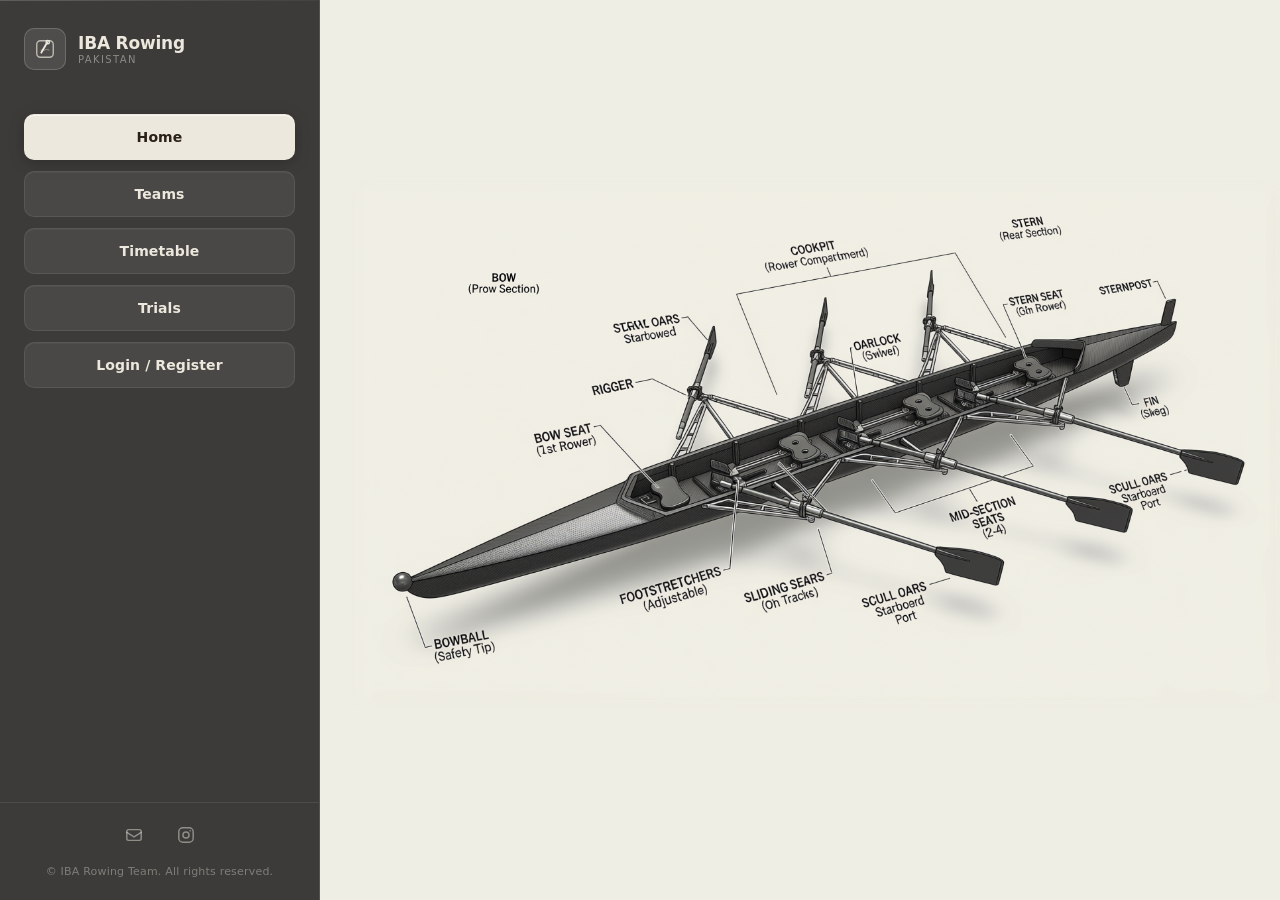
==== templates/index.html @ b1855be2 "Added proper structure to run application using flask, configured multiple test values to test Teams" ====
<!DOCTYPE html>
<html lang="en">
<head>
    <meta charset="UTF-8">
    <meta name="viewport" content="width=device-width, initial-scale=1.0">
    <title>IBA Rowing - Team Management</title>
    <link rel="stylesheet" href="../static/style.css">
</head>
<body>
    <div class="container">
        <aside class="sidebar">
            <div class="sidebar-top-sheen"></div>
            <div class="sidebar-scroll">
                <div class="logo-section">
                    <div class="logo-box">
                        <svg width="22" height="22" viewBox="0 0 24 24" fill="none">
                            <rect x="3" y="3" width="18" height="18" rx="4" stroke="rgba(237,232,222,0.7)" stroke-width="1.5"/>
                            <path d="M8 16 C9.5 13 11 11 12 9 C13 7 13.5 6 14.5 5" stroke="#EDE8DE" stroke-width="2" stroke-linecap="round"/>
                            <circle cx="15" cy="4.5" r="1.8" stroke="#EDE8DE" stroke-width="1.5" fill="none"/>
                            <path d="M7.5 13 Q10 14 12 13 Q14 12 16.5 13" stroke="rgba(237,232,222,0.38)" stroke-width="1.1" stroke-linecap="round" fill="none"/>
                        </svg>
                    </div>
                    <div class="logo-text">
                        <div class="logo-main">IBA Rowing</div>
                        <div class="logo-sub">Pakistan</div>
                    </div>
                </div>
                <nav class="navbar">
                    <button class="nav-btn active" data-view="home">Home</button>
                    <button class="nav-btn" data-view="teams">Teams</button>
                    <button class="nav-btn" data-view="timetable">Timetable</button>
                    <button class="nav-btn" data-view="trials">Trials</button>
                    <button class="nav-btn" data-view="login">Login / Register</button>
                </nav>
            </div>
            <footer class="sidebar-footer">
                <div class="footer-icons">
                    <a href="mailto:ibarowing@gmail.com" class="footer-icon" aria-label="IBA Rowing Email" title="IBA Rowing Email">
                        <svg width="18" height="18" viewBox="0 0 20 20" fill="none">
                            <rect x="2" y="4" width="16" height="12" rx="2" stroke="currentColor" stroke-width="1.6"/>
                            <path d="M2 7l8 5 8-5" stroke="currentColor" stroke-width="1.6" stroke-linecap="round"/>
                        </svg>
                    </a>
                    <a href="https://instagram.com/ibarowing" class="footer-icon" aria-label="IBA Rowing on Instagram" title="IBA Rowing on Instagram" target="_blank" rel="noopener noreferrer">
                        <svg width="18" height="18" viewBox="0 0 20 20" fill="none">
                            <rect x="2" y="2" width="16" height="16" rx="4.5" stroke="currentColor" stroke-width="1.6"/>
                            <circle cx="10" cy="10" r="3.4" stroke="currentColor" stroke-width="1.6"/>
                            <circle cx="14.6" cy="5.4" r="0.85" fill="currentColor"/>
                        </svg>
                    </a>
                </div>
                <p class="footer-copyright">© IBA Rowing Team. All rights reserved.</p>
            </footer>
        </aside>

        <main class="right-panel">
            <img src="../static/imports/iso_boat2.png" alt="" class="boat-background">
            <img src="../static/imports/iso_boat2.png" alt="Completed Sculling Shell (5x+) technical diagram" class="boat-normal">

            <div class="view home-view active">
            </div>

            <div class="view teams-view">
                <div class="view-content">
                    <h2 class="view-title">Team Members</h2>
                    <div class="view-blur-overlay"></div>
                    <div class="members-table-container">
                        <table class="members-table">
                            <thead>
                                <tr>
                                    <th>ERP ID</th>
                                    <th>First Name</th>
                                    <th>Last Name</th>
                                    <th>Status</th>
                                </tr>
                            </thead>
                            <tbody id="team-members-body">
                            </tbody>
                        </table>
                    </div>
                </div>
            </div>

            <div class="view timetable-view">
                <div class="view-content">
                    <h2 class="view-title">Race Schedule</h2>
                    <div class="view-blur-overlay"></div>
                </div>
            </div>

            <div class="view trials-view">
                <div class="view-content">
                    <h2 class="view-title">Trials</h2>
                    <div class="view-blur-overlay"></div>
                </div>
            </div>

            <div class="view login-view">
                <div class="view-content">
                    <h2 class="view-title">Login / Register</h2>
                    <div class="view-blur-overlay"></div>
                </div>
            </div>
        </main>
    </div>

    <script src="../static/script.js"></script>
</body>
</html>
---- static/style.css ----
/* Global Styles */

* {
    margin: 0;
    padding: 0;
    box-sizing: border-box;
}

html, body {
    width: 100%;
    height: 100%;
    overflow: hidden;
}

body {
    font-family: 'Inter', system-ui, sans-serif;
    background: #EDE8DE;
}

/* Main Container LAYOUT */

.container {
    display: flex;
    width: 100vw;
    height: 100vh;
    overflow: hidden;
}

/* STATIC Left Sidebar */

.sidebar {
    width: 25%;
    height: 100vh;
    flex-shrink: 0;
    display: flex;
    flex-direction: column;
    position: relative;
    background: rgba(42, 41, 41, 0.9);
    backdrop-filter: blur(18px) saturate(130%);
    -webkit-backdrop-filter: blur(18px) saturate(130%);
    border-right: 1px solid rgba(237, 232, 222, 0.13);
    box-shadow: 4px 0 32px rgba(0, 0, 0, 0.22);
}

.sidebar-top-sheen {
    position: absolute;
    top: 0;
    left: 0;
    right: 0;
    height: 1px;
    background: linear-gradient(90deg, rgba(237, 232, 222, 0.20) 0%, rgba(237, 232, 222, 0.04) 100%);
    pointer-events: none;
}

.sidebar-scroll {
    flex: 1;
    overflow-y: auto;
    overflow-x: hidden;
    padding: 28px 24px 16px;
    scrollbar-width: none;
}

.sidebar-scroll::-webkit-scrollbar {
    display: none;
}

/* Logo Section */

.logo-section {
    display: flex;
    align-items: center;
    gap: 12px;
    margin-bottom: 44px;
}

.logo-box {
    width: 42px;
    height: 42px;
    border-radius: 10px;
    background: rgba(237, 232, 222, 0.10);
    border: 1px solid rgba(237, 232, 222, 0.20);
    display: flex;
    align-items: center;
    justify-content: center;
    flex-shrink: 0;
}

.logo-text {
    display: flex;
    flex-direction: column;
}

.logo-main {
    font-size: 17px;
    font-weight: 700;
    color: #EDE8DE;
    letter-spacing: -0.2px;
    line-height: 1.2;
}

.logo-sub {
    font-size: 10px;
    color: rgba(237, 232, 222, 0.45);
    letter-spacing: 1.4px;
    text-transform: uppercase;
    font-weight: 500;
    margin-top: 1px;
}

/* Navigation */

.navbar {
    display: flex;
    flex-direction: column;
    gap: 11px;
}

.nav-btn {
    width: 100%;
    padding: 14px 22px;
    border-radius: 10px;
    font-size: 14px;
    font-weight: 600;
    font-family: 'Inter', system-ui, sans-serif;
    text-align: center;
    cursor: pointer;
    letter-spacing: 0.1px;
    border: 1px solid rgba(237, 232, 222, 0.09);
    background: rgba(237, 232, 222, 0.07);
    color: #EDE8DE;
    box-shadow: inset 0 1px 0 rgba(237, 232, 222, 0.05);
    transition: background 150ms ease, box-shadow 150ms ease, border-color 150ms ease, color 150ms ease, transform 100ms ease;
}

.nav-btn:hover:not(.active) {
    background: rgba(237, 232, 222, 0.13);
    border-color: rgba(237, 232, 222, 0.18);
    box-shadow: 0 2px 10px rgba(0, 0, 0, 0.12), inset 0 1px 0 rgba(237, 232, 222, 0.10);
}

.nav-btn:active:not(.active) {
    background: rgba(237, 232, 222, 0.22);
    border-color: rgba(237, 232, 222, 0.28);
    box-shadow: 0 0 0 3px rgba(237, 232, 222, 0.10), inset 0 2px 6px rgba(0, 0, 0, 0.18);
    transform: scale(0.97);
}

.nav-btn.active {
    background: #EDE8DE;
    color: #2A2118;
    border-color: rgba(237, 232, 222, 0.50);
    box-shadow: 0 3px 16px rgba(0, 0, 0, 0.22), inset 0 1px 0 rgba(255, 255, 255, 0.60);
}

.nav-btn.active:hover {
    background: #EDE8DE;
    box-shadow: 0 3px 16px rgba(0, 0, 0, 0.22), inset 0 1px 0 rgba(255, 255, 255, 0.60);
}
/* Footer */

.sidebar-footer {
    flex-shrink: 0;
    padding: 14px 24px 22px;
    border-top: 1px solid rgba(237, 232, 222, 0.09);
    display: flex;
    flex-direction: column;
    align-items: center;
    gap: 12px;
}

.footer-icons {
    display: flex;
    gap: 16px;
}

.footer-icon {
    display: flex;
    align-items: center;
    justify-content: center;
    width: 36px;
    height: 36px;
    border-radius: 8px;
    color: rgba(237, 232, 222, 0.48);
    background: transparent;
    border: 1px solid transparent;
    text-decoration: none;
    transform: scale(1);
    box-shadow: none;
    transition: all 150ms ease;
}

.footer-icon:hover {
    color: #EDE8DE;
    background: rgba(237, 232, 222, 0.12);
    border: 1px solid rgba(237, 232, 222, 0.22);
    transform: scale(1.1);
    box-shadow: 0 0 12px rgba(237, 232, 222, 0.08);
}

.footer-copyright {
    font-size: 11px;
    color: rgba(237, 232, 222, 0.38);
    font-weight: 400;
    letter-spacing: 0.2px;
    margin: 0;
}

/* Right Panel*/

.right-panel {
    flex: 1;
    height: 100vh;
    background-color: #efeee4;
    display: flex;
    align-items: center;
    justify-content: center;
    overflow: hidden;
    position: relative;
}

/* Boat Background */

.boat-background {
    position: absolute;
    width: 95%;
    height: 100%;
    object-fit: contain;
    object-position: center;
    display: block;
    margin-left: 4%;
    margin-bottom: 1%;
    filter: blur(6px);
    z-index: 1;
}

.boat-normal {
    position: absolute;
    width: 95%;
    height: 100%;
    object-fit: contain;
    object-position: center;
    display: block;
    margin-left: 4%;
    margin-bottom: 1%;
    z-index: 2;
}

/* General Views */

.view {
    display: none;
    width: 100%;
    height: 100%;
    position: absolute;
    top: 0;
    left: 0;
    align-items: center;
    justify-content: center;
    z-index: 3;
}

.view.active {
    display: flex;
    animation: viewEnter 300ms ease-out;
}

@keyframes viewEnter {
    from {
        opacity: 0;
        transform: translateY(10px);
    }
    to {
        opacity: 1;
        transform: translateY(0);
    }
}
/* Home View */

.home-view {
    background: transparent;
}

/* TEAMS VIEW */

.members-table-container {
    width: 100%;
    max-height: 500px;
    overflow-y: auto;
    overflow-x: hidden;
    position: relative;
    z-index: 2;
    border: 1px solid rgba(237, 232, 222, 0.13);
    border-radius: 10px;
    background: rgba(42, 41, 41, 0.9);
    backdrop-filter: blur(18px) saturate(130%);
    -webkit-backdrop-filter: blur(18px) saturate(130%);
    box-shadow: 4px 0 32px rgba(0, 0, 0, 0.22);
    overscroll-behavior: none;
}

.members-table {
    width: 100%;
    border-collapse: collapse;
    font-size: 14px;
    position: relative;
    z-index: 2;
}

.members-table th {
    background: rgba(42, 41, 41, 0.9);
    color: #EDE8DE;
    padding: 12px;
    text-align: left;
    font-weight: 600;
    border: 1px solid rgba(237, 232, 222, 0.13);
}

.members-table td {
    background: #ede8de;
    color: #2A2118;
    padding: 12px;
    border: 1px solid #d0d0d0;
}

.members-table tr:hover td {
    background: #f5f5f5;
}

/* Other Views */

.teams-view,
.timetable-view,
.trials-view,
.login-view {
    background: transparent;
}

.view-content {
    position: relative;
    width: 90%;
    max-width: 900px;
    max-height: 85%;
    background: #ede8de;
    border-radius: 16px;
    padding: 40px;
    box-shadow: 0 8px 32px rgba(0, 0, 0, 0.2);
    overflow-y: auto;
    z-index: 10;
    backdrop-filter: blur(0px);
    overflow: hidden
}

.view-blur-overlay {
    position: absolute;
    top: 0;
    left: 0;
    right: 0;
    bottom: 0;
    background: rgba(0, 0, 0, 0.03);
    backdrop-filter: blur(6px) saturate(110%);
    -webkit-backdrop-filter: blur(6px) saturate(110%);
    pointer-events: none;
    z-index: 1;
    border-radius: 16px;
}

/* View Content */

.view-title {
    font-size: 28px;
    font-weight: 700;
    color: #2A2118;
    margin-bottom: 24px;
    position: relative;
    z-index: 2;
}

/* Responsive Design */

@media (max-width: 768px) {
    .container {
        flex-direction: column;
    }

    .sidebar {
        width: 100%;
        height: 50vh;
    }

    .right-panel {
        width: 100%;
        height: 50vh;
    }

    .view-content {
        width: 95%;
        max-width: none;
        padding: 24px;
    }
}

@media (max-width: 480px) {
    .logo-main {
        font-size: 14px;
    }

    .logo-sub {
        font-size: 9px;
    }

    .nav-btn {
        padding: 12px 16px;
        font-size: 13px;
    }

    .sidebar-scroll {
        padding: 20px 16px 12px;
    }

    .logo-section {
        margin-bottom: 32px;
    }

    .navbar {
        gap: 8px;
    }

    .view-title {
        font-size: 20px;
    }

    .view-content {
        padding: 16px;
    }
}
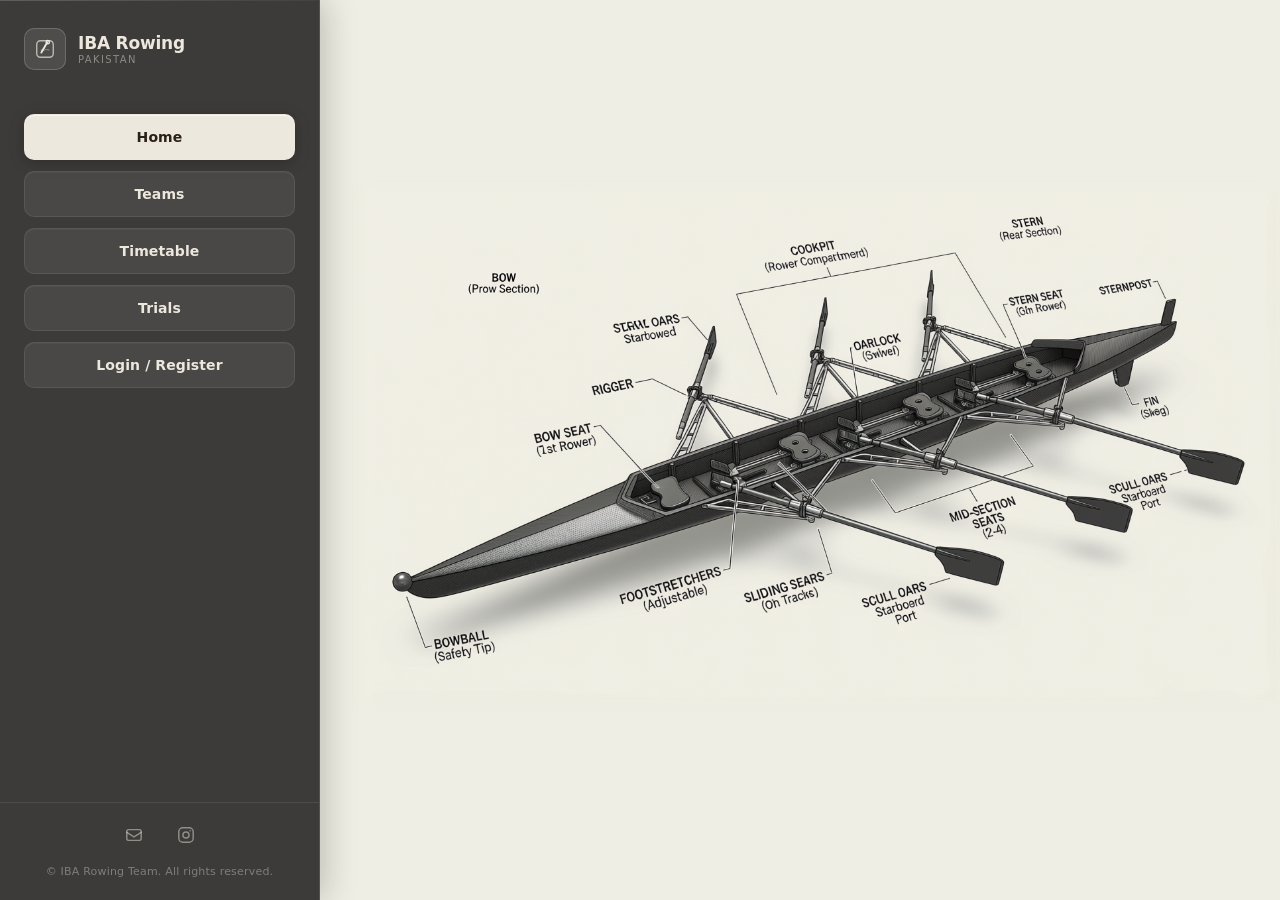
==== commit c6cedfc3: "Fixed login box not being part of the right-panel" ====
--- a/templates/index.html
+++ b/templates/index.html
@@ -4,12 +4,21 @@
     <meta charset="UTF-8">
     <meta name="viewport" content="width=device-width, initial-scale=1.0">
     <title>IBA Rowing - Team Management</title>
-    <link rel="stylesheet" href="../static/style.css">
+    <link rel="stylesheet" href="../static/css/base.css">
+    <link rel="stylesheet" href="../static/css/layout.css">
+    <link rel="stylesheet" href="../static/css/sidebar.css">
+    <link rel="stylesheet" href="../static/css/views.css">
+    <link rel="stylesheet" href="../static/css/timetable.css">
+    <link rel="stylesheet" href="../static/css/teams.css">
+    <link rel="stylesheet" href="../static/css/trials.css">
+    <link rel="stylesheet" href="../static/css/responsive.css">
+    <link rel="stylesheet" href="../static/css/login.css">
 </head>
 <body>
     <div class="container">
         <aside class="sidebar">
             <div class="sidebar-top-sheen"></div>
+
             <div class="sidebar-scroll">
                 <div class="logo-section">
                     <div class="logo-box">
@@ -20,11 +29,13 @@
                             <path d="M7.5 13 Q10 14 12 13 Q14 12 16.5 13" stroke="rgba(237,232,222,0.38)" stroke-width="1.1" stroke-linecap="round" fill="none"/>
                         </svg>
                     </div>
+
                     <div class="logo-text">
                         <div class="logo-main">IBA Rowing</div>
                         <div class="logo-sub">Pakistan</div>
                     </div>
                 </div>
+
                 <nav class="navbar">
                     <button class="nav-btn active" data-view="home">Home</button>
                     <button class="nav-btn" data-view="teams">Teams</button>
@@ -33,6 +44,7 @@
                     <button class="nav-btn" data-view="login">Login / Register</button>
                 </nav>
             </div>
+
             <footer class="sidebar-footer">
                 <div class="footer-icons">
                     <a href="mailto:ibarowing@gmail.com" class="footer-icon" aria-label="IBA Rowing Email" title="IBA Rowing Email">
@@ -41,6 +53,7 @@
                             <path d="M2 7l8 5 8-5" stroke="currentColor" stroke-width="1.6" stroke-linecap="round"/>
                         </svg>
                     </a>
+
                     <a href="https://instagram.com/ibarowing" class="footer-icon" aria-label="IBA Rowing on Instagram" title="IBA Rowing on Instagram" target="_blank" rel="noopener noreferrer">
                         <svg width="18" height="18" viewBox="0 0 20 20" fill="none">
                             <rect x="2" y="2" width="16" height="16" rx="4.5" stroke="currentColor" stroke-width="1.6"/>
@@ -49,6 +62,7 @@
                         </svg>
                     </a>
                 </div>
+
                 <p class="footer-copyright">© IBA Rowing Team. All rights reserved.</p>
             </footer>
         </aside>
@@ -57,13 +71,17 @@
             <img src="../static/imports/iso_boat2.png" alt="" class="boat-background">
             <img src="../static/imports/iso_boat2.png" alt="Completed Sculling Shell (5x+) technical diagram" class="boat-normal">
 
+            <!-- Home -->
             <div class="view home-view active">
             </div>
 
+            <!-- Teams -->
             <div class="view teams-view">
                 <div class="view-content">
                     <h2 class="view-title">Team Members</h2>
+
                     <div class="view-blur-overlay"></div>
+
                     <div class="members-table-container">
                         <table class="members-table">
                             <thead>
@@ -74,6 +92,7 @@
                                     <th>Status</th>
                                 </tr>
                             </thead>
+
                             <tbody id="team-members-body">
                             </tbody>
                         </table>
@@ -81,29 +100,325 @@
                 </div>
             </div>
 
+            <!-- Timetable -->
             <div class="view timetable-view">
-                <div class="view-content">
-                    <h2 class="view-title">Race Schedule</h2>
+                <div class="view-content timetable-content">
                     <div class="view-blur-overlay"></div>
-                </div>
-            </div>
-
+
+                    <div class="calendar-header">
+                        <button class="calendar-nav" id="previous-month">&lt;</button>
+                        <h2 class="view-title" id="calendar-month">August 2026</h2>
+                        <button class="calendar-nav" id="next-month">&gt;</button>
+                    </div>
+
+                    <div class="calendar-weekdays">
+                        <div>MON</div>
+                        <div>TUE</div>
+                        <div>WED</div>
+                        <div>THU</div>
+                        <div>FRI</div>
+                        <div>SAT</div>
+                        <div>SUN</div>
+                    </div>
+
+                    <div class="calendar-grid" id="calendar-grid">
+                    </div>
+                </div>
+            </div>
+
+            <!-- Trials -->
             <div class="view trials-view">
-                <div class="view-content">
-                    <h2 class="view-title">Trials</h2>
+                <div class="view-content trials-content">
+                    <div class="trials-header">
+                        <h2 class="view-title">Upcoming Trials</h2>
+                    </div>
+
+                    <div class="trials-list">
+                        <div class="trial-info-container"></div>
+
+                        <div class="trial-registration-card">
+                            <div class="trial-registration-title">
+                                Register for Trial
+                            </div>
+
+                            <div class="trial-form">
+                                <div class="trial-input-box">
+                                    <label>ERP ID</label>
+                                    <input type="text" placeholder="Enter your ERP ID">
+                                </div>
+
+                                <div class="trial-form-row">
+                                    <div class="trial-input-box">
+                                        <label>First Name</label>
+                                        <input type="text" placeholder="Enter your first name">
+                                    </div>
+
+                                    <div class="trial-input-box">
+                                        <label>Last Name</label>
+                                        <input type="text" placeholder="Enter your last name">
+                                    </div>
+                                </div>
+
+                                <div class="trial-input-box">
+                                    <label>Phone Number</label>
+                                    <input type="tel" placeholder="Enter your phone number">
+                                </div>
+
+                                <button class="trial-confirm-button" type="button">
+                                    Register
+                                </button>
+                            </div>
+
+                            <div class="trial-success">
+                                <div class="trial-success-icon">
+                                    <svg viewBox="0 0 52 52">
+                                        <circle
+                                            class="trial-success-circle"
+                                            cx="26"
+                                            cy="26"
+                                            r="24">
+                                        </circle>
+
+                                        <path
+                                            class="trial-success-check"
+                                            d="M15 27 L22 34 L37 18">
+                                        </path>
+                                    </svg>
+                                </div>
+
+                                <div class="trial-success-title">
+                                    Registration Successful
+                                </div>
+
+                                <div class="trial-success-message">
+                                    You have been registered successfully.
+                                </div>
+                            </div>
+                        </div>
+                    </div>
+                </div>
+
+                <div class="view-blur-overlay"></div>
+            </div>
+
+            <!-- Login / Register -->
+            <div class="view login-view">
+                <div class="view-content login-content">
+
                     <div class="view-blur-overlay"></div>
-                </div>
-            </div>
-
-            <div class="view login-view">
-                <div class="view-content">
-                    <h2 class="view-title">Login / Register</h2>
-                    <div class="view-blur-overlay"></div>
-                </div>
-            </div>
+
+                    <div class="auth-container">
+
+                        <!-- Brand -->
+                        <div class="auth-brand">
+                            <div class="auth-logo">
+                                <svg width="24" height="24" viewBox="0 0 24 24" fill="none">
+                                    <rect
+                                        x="3"
+                                        y="3"
+                                        width="18"
+                                        height="18"
+                                        rx="4"
+                                        stroke="currentColor"
+                                        stroke-width="1.5"
+                                    />
+
+                                    <path
+                                        d="M8 16 C9.5 13 11 11 12 9 C13 7 13.5 6 14.5 5"
+                                        stroke="currentColor"
+                                        stroke-width="2"
+                                        stroke-linecap="round"
+                                    />
+
+                                    <circle
+                                        cx="15"
+                                        cy="4.5"
+                                        r="1.8"
+                                        stroke="currentColor"
+                                        stroke-width="1.5"
+                                        fill="none"
+                                    />
+                                </svg>
+                            </div>
+                        </div>
+
+                        <!-- Heading -->
+                        <div class="auth-heading">
+                            <h2>Welcome to IBA Rowing</h2>
+                            <p>Sign in to access your team account.</p>
+                        </div>
+
+                        <!-- Login / Register Toggle -->
+                        <div class="auth-toggle">
+                            <button
+                                class="auth-toggle-button active"
+                                type="button"
+                                data-auth="login"
+                            >
+                                Login
+                            </button>
+
+                            <button
+                                class="auth-toggle-button"
+                                type="button"
+                                data-auth="register"
+                            >
+                                Register
+                            </button>
+                        </div>
+
+                        <!-- Login Form -->
+                        <form class="auth-form" id="login-form">
+
+                            <div class="auth-input-box">
+                                <label for="login-erp">ERP ID</label>
+
+                                <input
+                                    id="login-erp"
+                                    type="text"
+                                    placeholder="Enter your ERP ID"
+                                    autocomplete="username"
+                                >
+                            </div>
+
+                            <div class="auth-input-box">
+                                <label for="login-password">Password</label>
+
+                                <input
+                                    id="login-password"
+                                    type="password"
+                                    placeholder="Enter your password"
+                                    autocomplete="current-password"
+                                >
+                            </div>
+
+                            <div class="auth-form-options">
+                                <label class="remember-option">
+                                    <input type="checkbox">
+                                    <span>Remember me</span>
+                                </label>
+
+                                <button
+                                    type="button"
+                                    class="forgot-password"
+                                >
+                                    Forgot password?
+                                </button>
+                            </div>
+
+                            <button
+                                class="auth-submit-button"
+                                type="submit"
+                            >
+                                Sign in
+                            </button>
+
+                        </form>
+
+                        <!-- Register Form -->
+                        <form class="auth-form hidden" id="register-form">
+
+                            <div class="auth-form-row">
+
+                                <div class="auth-input-box">
+                                    <label for="register-first-name">
+                                        First Name
+                                    </label>
+
+                                    <input
+                                        id="register-first-name"
+                                        type="text"
+                                        placeholder="First name"
+                                    >
+                                </div>
+
+                                <div class="auth-input-box">
+                                    <label for="register-last-name">
+                                        Last Name
+                                    </label>
+
+                                    <input
+                                        id="register-last-name"
+                                        type="text"
+                                        placeholder="Last name"
+                                    >
+                                </div>
+
+                            </div>
+
+                            <div class="auth-input-box">
+                                <label for="register-erp">ERP ID</label>
+
+                                <input
+                                    id="register-erp"
+                                    type="text"
+                                    placeholder="Enter your ERP ID"
+                                >
+                            </div>
+
+                            <div class="auth-input-box">
+                                <label for="register-phone">Phone Number</label>
+
+                                <input
+                                    id="register-phone"
+                                    type="tel"
+                                    placeholder="Enter your phone number"
+                                >
+                            </div>
+
+                            <div class="auth-input-box">
+                                <label for="register-password">Password</label>
+
+                                <input
+                                    id="register-password"
+                                    type="password"
+                                    placeholder="Create a password"
+                                    autocomplete="new-password"
+                                >
+                            </div>
+
+                            <button
+                                class="auth-submit-button"
+                                type="submit"
+                            >
+                                Create account
+                            </button>
+
+                        </form>
+
+                        <!-- Divider -->
+                        <div class="auth-divider">
+                            <span>OR</span>
+                        </div>
+
+                        <!-- External Login -->
+                        <button
+                            class="auth-provider-button"
+                            type="button"
+                        >
+                            <span class="provider-icon">G</span>
+                            Continue with Google
+                        </button>
+
+                        <!-- Footer -->
+                        <p class="auth-terms">
+                            By continuing, you agree to the IBA Rowing
+                            <span>Terms of Service</span> and
+                            <span>Privacy Policy</span>.
+                        </p>
+
+                    </div>
+                </div>
+            </div>
+
         </main>
     </div>
 
-    <script src="../static/script.js"></script>
+    <script src="../static/js/navigation.js"></script>
+    <script src="../static/js/teams.js"></script>
+    <script src="../static/js/timetable/calendar.js"></script>
+    <script src="../static/js/timetable/events.js"></script>
+    <script src="../static/js/timetable/calendar_animation.js"></script>
+    <script src="../static/js/trials.js"></script>
 </body>
 </html>
--- a/static/css/base.css
+++ b/static/css/base.css
@@ -0,0 +1,25 @@
+
+/* Global Styles */
+
+*,
+*::before,
+*::after {
+    box-sizing: border-box;
+}
+
+* {
+    margin: 0;
+    padding: 0;
+    box-sizing: border-box;
+}
+
+html, body {
+    width: 100%;
+    height: 100%;
+    overflow: hidden;
+}
+
+body {
+    font-family: 'Inter', system-ui, sans-serif;
+    background: #EDE8DE;
+}
--- a/static/css/layout.css
+++ b/static/css/layout.css
@@ -0,0 +1,50 @@
+
+/* Main Container Layout */
+
+.container {
+    display: flex;
+    width: 100vw;
+    height: 100vh;
+    overflow: hidden;
+}
+
+/* Right Panel */
+
+.right-panel {
+    flex: 1;
+    height: 100vh;
+    background-color: #efeee4;
+    display: flex;
+    align-items: center;
+    justify-content: center;
+    overflow: hidden;
+    position: relative;
+}
+
+/* Boat Background */
+
+.boat-background {
+    position: absolute;
+    width: 95%;
+    height: 100%;
+    object-fit: contain;
+    object-position: center;
+    display: block;
+    margin-left: 4%;
+    margin-bottom: 1%;
+    filter: blur(6px);
+    z-index: 1;
+}
+
+.boat-normal {
+    position: absolute;
+    width: 95%;
+    height: 100%;
+    object-fit: contain;
+    object-position: center;
+    display: block;
+    margin-left: 4%;
+    margin-bottom: 1%;
+    z-index: 2;
+}
+
--- a/static/css/sidebar.css
+++ b/static/css/sidebar.css
@@ -0,0 +1,200 @@
+
+/* Static Left Sidebar */
+
+.sidebar {
+    width: 25%;
+    height: 100vh;
+    flex-shrink: 0;
+    display: flex;
+    flex-direction: column;
+    position: relative;
+
+    z-index: 20;
+
+    background: rgba(42, 41, 41, 0.9);
+    backdrop-filter: blur(18px) saturate(130%);
+    -webkit-backdrop-filter: blur(18px) saturate(130%);
+    border-right: 1px solid rgba(237, 232, 222, 0.13);
+    box-shadow: 4px 0 32px rgba(0, 0, 0, 0.22);
+}
+
+.sidebar-top-sheen {
+    position: absolute;
+    top: 0;
+    left: 0;
+    right: 0;
+    height: 1px;
+    background: linear-gradient(
+        90deg,
+        rgba(237, 232, 222, 0.20) 0%,
+        rgba(237, 232, 222, 0.04) 100%
+    );
+    pointer-events: none;
+}
+
+.sidebar-scroll {
+    flex: 1;
+    overflow-y: auto;
+    overflow-x: hidden;
+    padding: 28px 24px 16px;
+    scrollbar-width: none;
+}
+
+.sidebar-scroll::-webkit-scrollbar {
+    display: none;
+}
+
+/* Logo Section */
+
+.logo-section {
+    display: flex;
+    align-items: center;
+    gap: 12px;
+    margin-bottom: 44px;
+}
+
+.logo-box {
+    width: 42px;
+    height: 42px;
+    border-radius: 10px;
+    background: rgba(237, 232, 222, 0.10);
+    border: 1px solid rgba(237, 232, 222, 0.20);
+    display: flex;
+    align-items: center;
+    justify-content: center;
+    flex-shrink: 0;
+}
+
+.logo-text {
+    display: flex;
+    flex-direction: column;
+}
+
+.logo-main {
+    font-size: 17px;
+    font-weight: 700;
+    color: #EDE8DE;
+    letter-spacing: -0.2px;
+    line-height: 1.2;
+}
+
+.logo-sub {
+    font-size: 10px;
+    color: rgba(237, 232, 222, 0.45);
+    letter-spacing: 1.4px;
+    text-transform: uppercase;
+    font-weight: 500;
+    margin-top: 1px;
+}
+
+/* Navigation */
+
+.navbar {
+    display: flex;
+    flex-direction: column;
+    gap: 11px;
+}
+
+.nav-btn {
+    width: 100%;
+    padding: 14px 22px;
+    border-radius: 10px;
+    font-size: 14px;
+    font-weight: 600;
+    font-family: 'Inter', system-ui, sans-serif;
+    text-align: center;
+    cursor: pointer;
+    letter-spacing: 0.1px;
+    border: 1px solid rgba(237, 232, 222, 0.09);
+    background: rgba(237, 232, 222, 0.07);
+    color: #EDE8DE;
+    box-shadow: inset 0 1px 0 rgba(237, 232, 222, 0.05);
+    transition:
+        background 150ms ease,
+        box-shadow 150ms ease,
+        border-color 150ms ease,
+        color 150ms ease,
+        transform 100ms ease;
+}
+
+.nav-btn:hover:not(.active) {
+    background: rgba(237, 232, 222, 0.13);
+    border-color: rgba(237, 232, 222, 0.18);
+    box-shadow:
+        0 2px 10px rgba(0, 0, 0, 0.12),
+        inset 0 1px 0 rgba(237, 232, 222, 0.10);
+}
+
+.nav-btn:active:not(.active) {
+    background: rgba(237, 232, 222, 0.22);
+    border-color: rgba(237, 232, 222, 0.28);
+    box-shadow:
+        0 0 0 3px rgba(237, 232, 222, 0.10),
+        inset 0 2px 6px rgba(0, 0, 0, 0.18);
+    transform: scale(0.97);
+}
+
+.nav-btn.active {
+    background: #EDE8DE;
+    color: #2A2118;
+    border-color: rgba(237, 232, 222, 0.50);
+    box-shadow:
+        0 3px 16px rgba(0, 0, 0, 0.22),
+        inset 0 1px 0 rgba(255, 255, 255, 0.60);
+}
+
+.nav-btn.active:hover {
+    background: #EDE8DE;
+    box-shadow:
+        0 3px 16px rgba(0, 0, 0, 0.22),
+        inset 0 1px 0 rgba(255, 255, 255, 0.60);
+}
+
+/* Footer */
+
+.sidebar-footer {
+    flex-shrink: 0;
+    padding: 14px 24px 22px;
+    border-top: 1px solid rgba(237, 232, 222, 0.09);
+    display: flex;
+    flex-direction: column;
+    align-items: center;
+    gap: 12px;
+}
+
+.footer-icons {
+    display: flex;
+    gap: 16px;
+}
+
+.footer-icon {
+    display: flex;
+    align-items: center;
+    justify-content: center;
+    width: 36px;
+    height: 36px;
+    border-radius: 8px;
+    color: rgba(237, 232, 222, 0.48);
+    background: transparent;
+    border: 1px solid transparent;
+    text-decoration: none;
+    transform: scale(1);
+    box-shadow: none;
+    transition: all 150ms ease;
+}
+
+.footer-icon:hover {
+    color: #EDE8DE;
+    background: rgba(237, 232, 222, 0.12);
+    border: 1px solid rgba(237, 232, 222, 0.22);
+    transform: scale(1.1);
+    box-shadow: 0 0 12px rgba(237, 232, 222, 0.08);
+}
+
+.footer-copyright {
+    font-size: 11px;
+    color: rgba(237, 232, 222, 0.38);
+    font-weight: 400;
+    letter-spacing: 0.2px;
+    margin: 0;
+}
--- a/static/css/views.css
+++ b/static/css/views.css
@@ -0,0 +1,88 @@
+
+/* General Views */
+
+.view {
+    display: none;
+    width: 100%;
+    height: 100%;
+    position: absolute;
+    top: 0;
+    left: 0;
+    align-items: center;
+    justify-content: center;
+    z-index: 3;
+}
+
+.view.active {
+    display: flex;
+    animation: viewEnter 300ms ease-out;
+}
+
+@keyframes viewEnter {
+    from {
+        opacity: 0;
+        transform: translateY(10px);
+    }
+
+    to {
+        opacity: 1;
+        transform: translateY(0);
+    }
+}
+
+/* Home View */
+
+.home-view {
+    background: transparent;
+}
+
+/* Other Views */
+
+.teams-view,
+.timetable-view,
+.trials-view,
+.login-view {
+    background: transparent;
+}
+
+/* View Content */
+
+.view-content {
+    position: relative;
+    width: 90%;
+    max-width: 900px;
+    max-height: 85%;
+    background: #ede8de;
+    border-radius: 16px;
+    padding: 40px;
+    box-shadow: 0 8px 32px rgba(0, 0, 0, 0.2);
+    overflow-y: auto;
+    z-index: 10;
+    backdrop-filter: blur(0px);
+    overflow: hidden;
+}
+
+.view-blur-overlay {
+    position: absolute;
+    top: 0;
+    left: 0;
+    right: 0;
+    bottom: 0;
+    background: rgba(0, 0, 0, 0.03);
+    backdrop-filter: blur(6px) saturate(110%);
+    -webkit-backdrop-filter: blur(6px) saturate(110%);
+    pointer-events: none;
+    z-index: 1;
+    border-radius: 16px;
+}
+
+/* View Title */
+
+.view-title {
+    font-size: 28px;
+    font-weight: 700;
+    color: #2A2118;
+    margin-bottom: 24px;
+    position: relative;
+    z-index: 2;
+}
--- a/static/css/timetable.css
+++ b/static/css/timetable.css
@@ -0,0 +1,195 @@
+/* Timetable / Calendar */
+
+.timetable-content {
+    max-width: 1100px;
+    max-height: 90%;
+    padding: 32px;
+}
+
+/* Calendar Header */
+
+.calendar-header {
+    display: flex;
+    align-items: center;
+    justify-content: space-between;
+    position: relative;
+    z-index: 2;
+    margin-bottom: 20px;
+}
+
+.calendar-header .view-title {
+    margin-bottom: 0;
+    text-align: center;
+}
+
+.calendar-nav {
+    width: 44px;
+    height: 44px;
+    padding: 0;
+    border: none;
+    background: transparent;
+    color: #2A2118;
+    font-size: 32px;
+    font-weight: 300;
+    font-family: 'Inter', system-ui, sans-serif;
+    display: flex;
+    align-items: center;
+    justify-content: center;
+    cursor: pointer;
+    opacity: 0.55;
+
+    transition:
+        opacity 150ms ease,
+        transform 150ms ease;
+}
+
+.calendar-nav:hover {
+    opacity: 1;
+}
+
+.calendar-nav:active {
+    transform: scale(0.85);
+}
+
+/* Calendar Weekdays */
+
+.calendar-weekdays {
+    display: grid;
+    grid-template-columns: repeat(7, 1fr);
+    position: relative;
+    z-index: 2;
+    border: 1px solid rgba(237, 232, 222, 0.13);
+    border-bottom: none;
+    border-radius: 10px 10px 0 0;
+    overflow: hidden;
+}
+
+.calendar-weekdays div {
+    padding: 12px 8px;
+    text-align: center;
+    font-size: 11px;
+    font-weight: 600;
+    letter-spacing: 0.8px;
+    color: #EDE8DE;
+    background: rgba(42, 41, 41, 0.9);
+    border-right: 1px solid rgba(237, 232, 222, 0.13);
+}
+
+.calendar-weekdays div:last-child {
+    border-right: none;
+}
+
+/* Calendar Grid */
+
+.calendar-grid {
+    display: grid;
+    grid-template-columns: repeat(7, 1fr);
+    position: relative;
+    z-index: 2;
+    border-left: 1px solid rgba(42, 41, 41, 0.13);
+    border-top: 1px solid rgba(42, 41, 41, 0.13);
+    transition: opacity 180ms ease, transform 180ms ease;
+}
+
+/* Individual Calendar Day */
+
+.calendar-day {
+    min-height: 105px;
+    padding: 8px;
+    background: #e2e0da;
+    border-right: 1px solid #bfbfbf;
+    border-bottom: 1px solid #bfbfbf;
+    position: relative;
+    overflow: visible;
+}
+
+.calendar-day.empty {
+    background: rgba(42, 41, 41, 0.08);
+}
+
+.calendar-day-number {
+    font-size: 12px;
+    font-weight: 600;
+    color: #2A2118;
+    margin-bottom: 6px;
+}
+
+/* Events */
+
+.calendar-event {
+    display: block;
+    width: 100%;
+    min-height: 34px;
+    padding: 7px 8px;
+    margin-bottom: 4px;
+    border-radius: 6px;
+    background: rgba(42, 41, 41, 0.9);
+    color: #EDE8DE;
+    font-size: 11px;
+    line-height: 1.3;
+    cursor: pointer;
+    border: 1px solid rgba(237, 232, 222, 0.13);
+    box-shadow: inset 0 1px 0 rgba(237, 232, 222, 0.05);
+
+    position: relative;
+    z-index: 5;
+
+    transition:
+        background 150ms ease,
+        transform 150ms ease,
+        box-shadow 150ms ease;
+}
+
+.calendar-event:hover {
+    background: #2A2929;
+    transform: scale(1.03);
+    box-shadow: 0 5px 14px rgba(0, 0, 0, 0.25);
+    z-index: 20;
+}
+
+.calendar-event-name {
+    display: block;
+    font-weight: 600;
+    color: #EDE8DE;
+    white-space: nowrap;
+    overflow: hidden;
+    text-overflow: ellipsis;
+}
+
+.calendar-event-time {
+    display: block;
+    margin-top: 3px;
+    font-size: 10px;
+    color: rgba(237, 232, 222, 0.7);
+    white-space: nowrap;
+}
+
+.calendar-event-location {
+    display: block;
+    margin-top: 5px;
+    font-size: 10px;
+    color: rgba(237, 232, 222, 0.7);
+    white-space: nowrap;
+}
+
+/* Calendar Transitions */
+
+.calendar-grid.calendar-exit-left {
+    opacity: 0;
+    transform: translateX(-20px);
+}
+
+.calendar-grid.calendar-exit-right {
+    opacity: 0;
+    transform: translateX(20px);
+}
+
+.calendar-grid.calendar-enter {
+    opacity: 0;
+    transform: translateX(20px);
+}
+
+.calendar-grid.calendar-enter-left {
+    opacity: 0;
+    transform: translateX(-20px);
+}
--- a/static/css/teams.css
+++ b/static/css/teams.css
@@ -0,0 +1,46 @@
+
+/* Teams View */
+
+.members-table-container {
+    width: 100%;
+    max-height: 500px;
+    overflow-y: auto;
+    overflow-x: hidden;
+    position: relative;
+    z-index: 2;
+    border: 1px solid rgba(237, 232, 222, 0.13);
+    border-radius: 10px;
+    background: rgba(42, 41, 41, 0.9);
+    backdrop-filter: blur(18px) saturate(130%);
+    -webkit-backdrop-filter: blur(18px) saturate(130%);
+    box-shadow: 4px 0 32px rgba(0, 0, 0, 0.22);
+    overscroll-behavior: none;
+}
+
+.members-table {
+    width: 100%;
+    border-collapse: collapse;
+    font-size: 14px;
+    position: relative;
+    z-index: 2;
+}
+
+.members-table th {
+    background: rgba(42, 41, 41, 0.9);
+    color: #EDE8DE;
+    padding: 12px;
+    text-align: left;
+    font-weight: 600;
+    border: 1px solid rgba(237, 232, 222, 0.13);
+}
+
+.members-table td {
+    background: #ede8de;
+    color: #2A2118;
+    padding: 12px;
+    border: 1px solid #d0d0d0;
+}
+
+.members-table tr:hover td {
+    background: #f5f5f5;
+}
--- a/static/css/trials.css
+++ b/static/css/trials.css
@@ -0,0 +1,392 @@
+/* Trials */
+
+.trials-content {
+    max-width: 900px;
+    max-height: 90%;
+    padding: 32px;
+}
+
+.trials-header {
+    position: relative;
+    z-index: 2;
+    margin-bottom: 24px;
+}
+
+.trials-header .view-title {
+    margin-bottom: 0;
+}
+
+
+/* Trials List */
+
+.trials-list {
+    display: flex;
+    flex-direction: column;
+    gap: 16px;
+    position: relative;
+    z-index: 2;
+}
+
+
+/* Trial Information */
+
+.trial-info-container {
+    width: 100%;
+    display: flex;
+    flex-direction: column;
+    gap: 16px;
+}
+
+
+/* Trial Card */
+
+.trial-card {
+    width: 100%;
+    padding: 24px;
+    border-radius: 12px;
+    background: #e2e0da;
+    border: 1px solid #bfbfbf;
+    box-shadow: 0 4px 16px rgba(0, 0, 0, 0.10);
+    overflow: hidden;
+    transition:
+        box-shadow 180ms ease,
+        transform 180ms ease;
+}
+
+.trial-card:hover {
+    box-shadow: 0 6px 20px rgba(0, 0, 0, 0.14);
+}
+
+
+/* Trial Header */
+
+.trial-header {
+    display: flex;
+    align-items: flex-start;
+    justify-content: space-between;
+    gap: 20px;
+}
+
+.trial-title {
+    margin: 0;
+    color: #2a2118;
+    font-size: 20px;
+    font-weight: 700;
+}
+
+.trial-type {
+    display: block;
+    margin-top: 4px;
+    color: rgba(42, 33, 24, 0.55);
+    font-size: 11px;
+    font-weight: 500;
+    letter-spacing: 0.3px;
+}
+
+
+/* Status */
+
+.trial-status {
+    flex-shrink: 0;
+    padding: 6px 10px;
+    border-radius: 7px;
+    background: rgba(42, 41, 41, 0.90);
+    color: #ede8de;
+    border: 1px solid rgba(237, 232, 222, 0.13);
+    font-size: 10px;
+    font-weight: 600;
+    white-space: nowrap;
+}
+
+
+/* Trial Information */
+
+.trial-meta {
+    display: grid;
+    grid-template-columns: repeat(3, 1fr);
+    gap: 12px;
+    margin-top: 22px;
+}
+
+.trial-meta-item {
+    padding: 12px;
+    border-radius: 8px;
+    background: rgba(237, 232, 222, 0.55);
+    border: 1px solid rgba(42, 41, 41, 0.10);
+}
+
+.trial-meta-label {
+    display: block;
+    margin-bottom: 4px;
+    color: rgba(42, 33, 24, 0.50);
+    font-size: 10px;
+    font-weight: 600;
+    text-transform: uppercase;
+    letter-spacing: 0.6px;
+}
+
+.trial-meta-value {
+    display: block;
+    color: #2a2118;
+    font-size: 13px;
+    font-weight: 600;
+}
+
+
+/* No Trials */
+
+.no-trials {
+    display: flex;
+    align-items: center;
+    justify-content: center;
+    gap: 10px;
+    padding: 24px 32px;
+    border-radius: 12px;
+    background: #e2e0da;
+    border: 1px solid #bfbfbf;
+    box-shadow: 0 4px 16px rgba(0, 0, 0, 0.10);
+    color: rgba(42, 33, 24, 0.65);
+    font-size: 14px;
+    font-weight: 500;
+    text-align: center;
+}
+
+.no-trials::before {
+    content: "!";
+    display: flex;
+    align-items: center;
+    justify-content: center;
+    width: 20px;
+    height: 20px;
+    border: 1.5px solid rgba(42, 33, 24, 0.50);
+    border-radius: 50%;
+    color: rgba(42, 33, 24, 0.65);
+    font-size: 12px;
+    font-weight: 700;
+    flex-shrink: 0;
+}
+
+
+/* Registration Card */
+
+.trial-registration-card {
+    width: 100%;
+    padding: 24px;
+    border-radius: 12px;
+    background: #e2e0da;
+    border: 1px solid #bfbfbf;
+    box-shadow: 0 4px 16px rgba(0, 0, 0, 0.10);
+    overflow: hidden;
+}
+
+.trial-registration-title {
+    margin-bottom: 22px;
+    color: #2a2118;
+    font-size: 16px;
+    font-weight: 700;
+}
+
+
+/* Form */
+
+.trial-form {
+    display: flex;
+    flex-direction: column;
+    gap: 22px;
+}
+
+.trial-form-row {
+    display: grid;
+    grid-template-columns: 1fr 1fr;
+    gap: 16px;
+}
+
+.trial-input-box {
+    position: relative;
+    width: 100%;
+}
+
+.trial-input-box label {
+    position: absolute;
+    top: -8px;
+    left: 10px;
+    padding: 0 5px;
+    background: #e2e0da;
+    color: rgba(42, 33, 24, 0.55);
+    font-size: 10px;
+    font-weight: 600;
+    z-index: 1;
+}
+
+.trial-input-box input {
+    width: 100%;
+    padding: 12px;
+    border-radius: 7px;
+    outline: none;
+    background: rgba(237, 232, 222, 0.60);
+    border: 1px solid #bfbfbf;
+    color: #2a2118;
+    font-family: 'Inter', system-ui, sans-serif;
+    font-size: 13px;
+    transition:
+        border-color 150ms ease,
+        box-shadow 150ms ease,
+        background 150ms ease;
+}
+
+.trial-input-box input::placeholder {
+    color: rgba(42, 33, 24, 0.35);
+}
+
+.trial-input-box input:focus {
+    border-color: #2a2929;
+    background: #ede8de;
+    box-shadow: 0 0 0 2px rgba(42, 41, 41, 0.08);
+}
+
+
+/* Confirm Button */
+
+.trial-confirm-button {
+    align-self: flex-end;
+    margin-top: 2px;
+    padding: 10px 20px;
+    border-radius: 7px;
+    border: 1px solid transparent;
+    background: #2a2929;
+    color: #ede8de;
+    font-family: 'Inter', system-ui, sans-serif;
+    font-size: 13px;
+    font-weight: 600;
+    cursor: pointer;
+    transition:
+        background 150ms ease,
+        color 150ms ease,
+        border-color 150ms ease,
+        transform 100ms ease,
+        box-shadow 150ms ease;
+}
+
+.trial-confirm-button:hover {
+    background: transparent;
+    color: #2a2118;
+    border-color: #2a2929;
+    box-shadow: 0 3px 10px rgba(0, 0, 0, 0.10);
+}
+
+.trial-confirm-button:active {
+    transform: scale(0.96);
+}
+
+
+/* Success State */
+
+.trial-success {
+    display: none;
+    flex-direction: column;
+    align-items: center;
+    justify-content: center;
+    padding: 24px 0 8px;
+    text-align: center;
+}
+
+.trial-success-icon {
+    width: 64px;
+    height: 64px;
+    margin-bottom: 16px;
+}
+
+.trial-success-icon svg {
+    width: 100%;
+    height: 100%;
+    overflow: visible;
+}
+
+.trial-success-circle {
+    fill: none;
+    stroke: #2a2929;
+    stroke-width: 2;
+    stroke-dasharray: 151;
+    stroke-dashoffset: 151;
+    animation: trial-success-circle 500ms ease forwards;
+}
+
+.trial-success-check {
+    fill: none;
+    stroke: #2a2929;
+    stroke-width: 3;
+    stroke-linecap: round;
+    stroke-linejoin: round;
+    stroke-dasharray: 32;
+    stroke-dashoffset: 32;
+    animation: trial-success-check 350ms ease 350ms forwards;
+}
+
+.trial-success-title {
+    color: #2a2118;
+    font-size: 18px;
+    font-weight: 700;
+    opacity: 0;
+    transform: translateY(6px);
+    animation: trial-success-text 300ms ease 600ms forwards;
+}
+
+.trial-success-message {
+    margin-top: 6px;
+    color: rgba(42, 33, 24, 0.55);
+    font-size: 12px;
+    font-weight: 500;
+    opacity: 0;
+    transform: translateY(6px);
+    animation: trial-success-text 300ms ease 700ms forwards;
+}
+
+
+/* Success State Activation */
+
+.trial-registration-card.registration-success .trial-form {
+    display: none;
+}
+
+.trial-registration-card.registration-success .trial-registration-title {
+    display: none;
+}
+
+.trial-registration-card.registration-success .trial-success {
+    display: flex;
+}
+
+
+/* Success Animations */
+
+@keyframes trial-success-circle {
+    from {
+        stroke-dashoffset: 151;
+    }
+
+    to {
+        stroke-dashoffset: 0;
+    }
+}
+
+@keyframes trial-success-check {
+    from {
+        stroke-dashoffset: 32;
+    }
+
+    to {
+        stroke-dashoffset: 0;
+    }
+}
+
+@keyframes trial-success-text {
+    from {
+        opacity: 0;
+        transform: translateY(6px);
+    }
+
+    to {
+        opacity: 1;
+        transform: translateY(0);
+    }
+}
--- a/static/css/responsive.css
+++ b/static/css/responsive.css
@@ -0,0 +1,62 @@
+
+/* Responsive Design */
+
+@media (max-width: 768px) {
+
+    .container {
+        flex-direction: column;
+    }
+
+    .sidebar {
+        width: 100%;
+        height: 50vh;
+    }
+
+    .right-panel {
+        width: 100%;
+        height: 50vh;
+    }
+
+    .view-content {
+        width: 95%;
+        max-width: none;
+        padding: 24px;
+    }
+}
+
+@media (max-width: 480px) {
+
+    .logo-main {
+        font-size: 14px;
+    }
+
+    .logo-sub {
+        font-size: 9px;
+    }
+
+    .nav-btn {
+        padding: 12px 16px;
+        font-size: 13px;
+    }
+
+    .sidebar-scroll {
+        padding: 20px 16px 12px;
+    }
+
+    .logo-section {
+        margin-bottom: 32px;
+    }
+
+    .navbar {
+        gap: 8px;
+    }
+
+    .view-title {
+        font-size: 20px;
+    }
+
+    .view-content {
+        padding: 16px;
+    }
+}
+
--- a/static/css/login.css
+++ b/static/css/login.css
@@ -0,0 +1,361 @@
+/* Login / Register */
+
+.login-content {
+    display: flex;
+    align-items: center;
+    justify-content: center;
+    width: 100%;
+    height: 100%;
+    max-width: none;
+    max-height: none;
+    padding: 0;
+    background: transparent;
+    border-radius: 0;
+    box-shadow: none;
+    overflow: visible;
+}
+
+.auth-container {
+    position: relative;
+    z-index: 2;
+    width: 100%;
+    max-width: 560px;
+    margin: 0 auto;
+    padding: 42px 44px 32px;
+    border-radius: 22px;
+    background: rgba(42, 41, 41, 0.94);
+    border: 1px solid rgba(237, 232, 222, 0.13);
+    box-shadow:
+        0 12px 40px rgba(0, 0, 0, 0.24),
+        inset 0 1px 0 rgba(237, 232, 222, 0.05);
+}
+
+
+/* Brand */
+
+.auth-brand {
+    margin-bottom: 28px;
+}
+
+.auth-logo {
+    width: 54px;
+    height: 54px;
+    display: flex;
+    align-items: center;
+    justify-content: center;
+    border-radius: 16px;
+    background: #ede8de;
+    color: #2a2929;
+    box-shadow:
+        0 4px 14px rgba(0, 0, 0, 0.16),
+        inset 0 1px 0 rgba(255, 255, 255, 0.7);
+}
+
+
+/* Heading */
+
+.auth-heading {
+    margin-bottom: 30px;
+}
+
+.auth-heading h2 {
+    margin: 0;
+    color: #ede8de;
+    font-size: 30px;
+    line-height: 1.15;
+    font-weight: 700;
+    letter-spacing: -0.7px;
+}
+
+.auth-heading p {
+    margin: 10px 0 0;
+    color: rgba(237, 232, 222, 0.52);
+    font-size: 14px;
+    font-weight: 500;
+}
+
+
+/* Login / Register Toggle */
+
+.auth-toggle {
+    display: grid;
+    grid-template-columns: 1fr 1fr;
+    gap: 4px;
+    padding: 4px;
+    margin-bottom: 26px;
+    border-radius: 10px;
+    background: rgba(237, 232, 222, 0.07);
+    border: 1px solid rgba(237, 232, 222, 0.08);
+}
+
+.auth-toggle-button {
+    padding: 11px;
+    border: 1px solid transparent;
+    border-radius: 7px;
+    background: transparent;
+    color: rgba(237, 232, 222, 0.48);
+    font-family: 'Inter', system-ui, sans-serif;
+    font-size: 13px;
+    font-weight: 600;
+    cursor: pointer;
+    transition:
+        background 150ms ease,
+        color 150ms ease,
+        box-shadow 150ms ease;
+}
+
+.auth-toggle-button:hover {
+    color: #ede8de;
+}
+
+.auth-toggle-button.active {
+    background: #ede8de;
+    color: #2a2118;
+    box-shadow:
+        0 2px 8px rgba(0, 0, 0, 0.18);
+}
+
+
+/* Forms */
+
+.auth-form {
+    display: flex;
+    flex-direction: column;
+    gap: 20px;
+}
+
+.auth-form.hidden {
+    display: none;
+}
+
+
+/* Input */
+
+.auth-input-box {
+    position: relative;
+    width: 100%;
+}
+
+.auth-input-box label {
+    position: absolute;
+    top: -7px;
+    left: 12px;
+    padding: 0 5px;
+    background: #2a2929;
+    color: rgba(237, 232, 222, 0.60);
+    font-size: 10px;
+    font-weight: 600;
+    z-index: 1;
+}
+
+.auth-input-box input {
+    width: 100%;
+    padding: 14px 14px;
+    border-radius: 9px;
+    outline: none;
+    background: rgba(0, 0, 0, 0.20);
+    border: 1px solid rgba(237, 232, 222, 0.20);
+    color: #ede8de;
+    font-family: 'Inter', system-ui, sans-serif;
+    font-size: 13px;
+    transition:
+        border-color 150ms ease,
+        box-shadow 150ms ease,
+        background 150ms ease;
+}
+
+.auth-input-box input::placeholder {
+    color: rgba(237, 232, 222, 0.30);
+}
+
+.auth-input-box input:hover {
+    border-color: rgba(237, 232, 222, 0.30);
+}
+
+.auth-input-box input:focus {
+    border-color: rgba(237, 232, 222, 0.55);
+    background: rgba(0, 0, 0, 0.28);
+    box-shadow:
+        0 0 0 3px rgba(237, 232, 222, 0.07);
+}
+
+
+/* Two-column Form */
+
+.auth-form-row {
+    display: grid;
+    grid-template-columns: 1fr 1fr;
+    gap: 14px;
+}
+
+
+/* Form Options */
+
+.auth-form-options {
+    display: flex;
+    align-items: center;
+    justify-content: space-between;
+    margin-top: -4px;
+}
+
+.remember-option {
+    display: flex;
+    align-items: center;
+    gap: 7px;
+    color: rgba(237, 232, 222, 0.48);
+    font-size: 11px;
+    cursor: pointer;
+}
+
+.remember-option input {
+    width: 13px;
+    height: 13px;
+    accent-color: #ede8de;
+    cursor: pointer;
+}
+
+.forgot-password {
+    padding: 0;
+    border: none;
+    background: transparent;
+    color: rgba(237, 232, 222, 0.50);
+    font-family: 'Inter', system-ui, sans-serif;
+    font-size: 11px;
+    font-weight: 500;
+    cursor: pointer;
+    transition: color 150ms ease;
+}
+
+.forgot-password:hover {
+    color: #ede8de;
+}
+
+
+/* Primary Button */
+
+.auth-submit-button {
+    width: 100%;
+    padding: 14px 20px;
+    border-radius: 9px;
+    border: 1px solid transparent;
+    background: #ede8de;
+    color: #2a2118;
+    font-family: 'Inter', system-ui, sans-serif;
+    font-size: 14px;
+    font-weight: 700;
+    cursor: pointer;
+    transition:
+        background 150ms ease,
+        transform 100ms ease,
+        box-shadow 150ms ease;
+}
+
+.auth-submit-button:hover {
+    background: #ffffff;
+    box-shadow:
+        0 4px 14px rgba(0, 0, 0, 0.18);
+}
+
+.auth-submit-button:active {
+    transform: scale(0.985);
+}
+
+
+/* Divider */
+
+.auth-divider {
+    display: flex;
+    align-items: center;
+    gap: 14px;
+    margin: 28px 0 20px;
+    color: rgba(237, 232, 222, 0.35);
+    font-size: 11px;
+    font-weight: 600;
+}
+
+.auth-divider::before,
+.auth-divider::after {
+    content: "";
+    flex: 1;
+    height: 1px;
+    background: rgba(237, 232, 222, 0.10);
+}
+
+.auth-divider span {
+    flex-shrink: 0;
+}
+
+
+/* Provider Button */
+
+.auth-provider-button {
+    width: 100%;
+    display: flex;
+    align-items: center;
+    justify-content: center;
+    gap: 12px;
+    padding: 13px 20px;
+    border-radius: 9px;
+    background: transparent;
+    border: 1px solid rgba(237, 232, 222, 0.20);
+    color: #ede8de;
+    font-family: 'Inter', system-ui, sans-serif;
+    font-size: 13px;
+    font-weight: 600;
+    cursor: pointer;
+    transition:
+        background 150ms ease,
+        border-color 150ms ease,
+        box-shadow 150ms ease;
+}
+
+.auth-provider-button:hover {
+    background: rgba(237, 232, 222, 0.06);
+    border-color: rgba(237, 232, 222, 0.32);
+    box-shadow:
+        0 3px 12px rgba(0, 0, 0, 0.12);
+}
+
+.provider-icon {
+    font-size: 17px;
+    font-weight: 700;
+}
+
+
+/* Terms */
+
+.auth-terms {
+    margin: 22px 10px 0;
+    color: rgba(237, 232, 222, 0.32);
+    font-size: 10px;
+    line-height: 1.6;
+    text-align: center;
+}
+
+.auth-terms span {
+    color: rgba(237, 232, 222, 0.52);
+    text-decoration: underline;
+    text-underline-offset: 2px;
+}
+
+
+/* Mobile */
+
+@media (max-width: 600px) {
+    .login-content {
+        width: 94%;
+    }
+
+    .auth-container {
+        padding: 32px 24px 26px;
+        border-radius: 18px;
+    }
+
+    .auth-heading h2 {
+        font-size: 25px;
+    }
+
+    .auth-form-row {
+        grid-template-columns: 1fr;
+    }
+}
